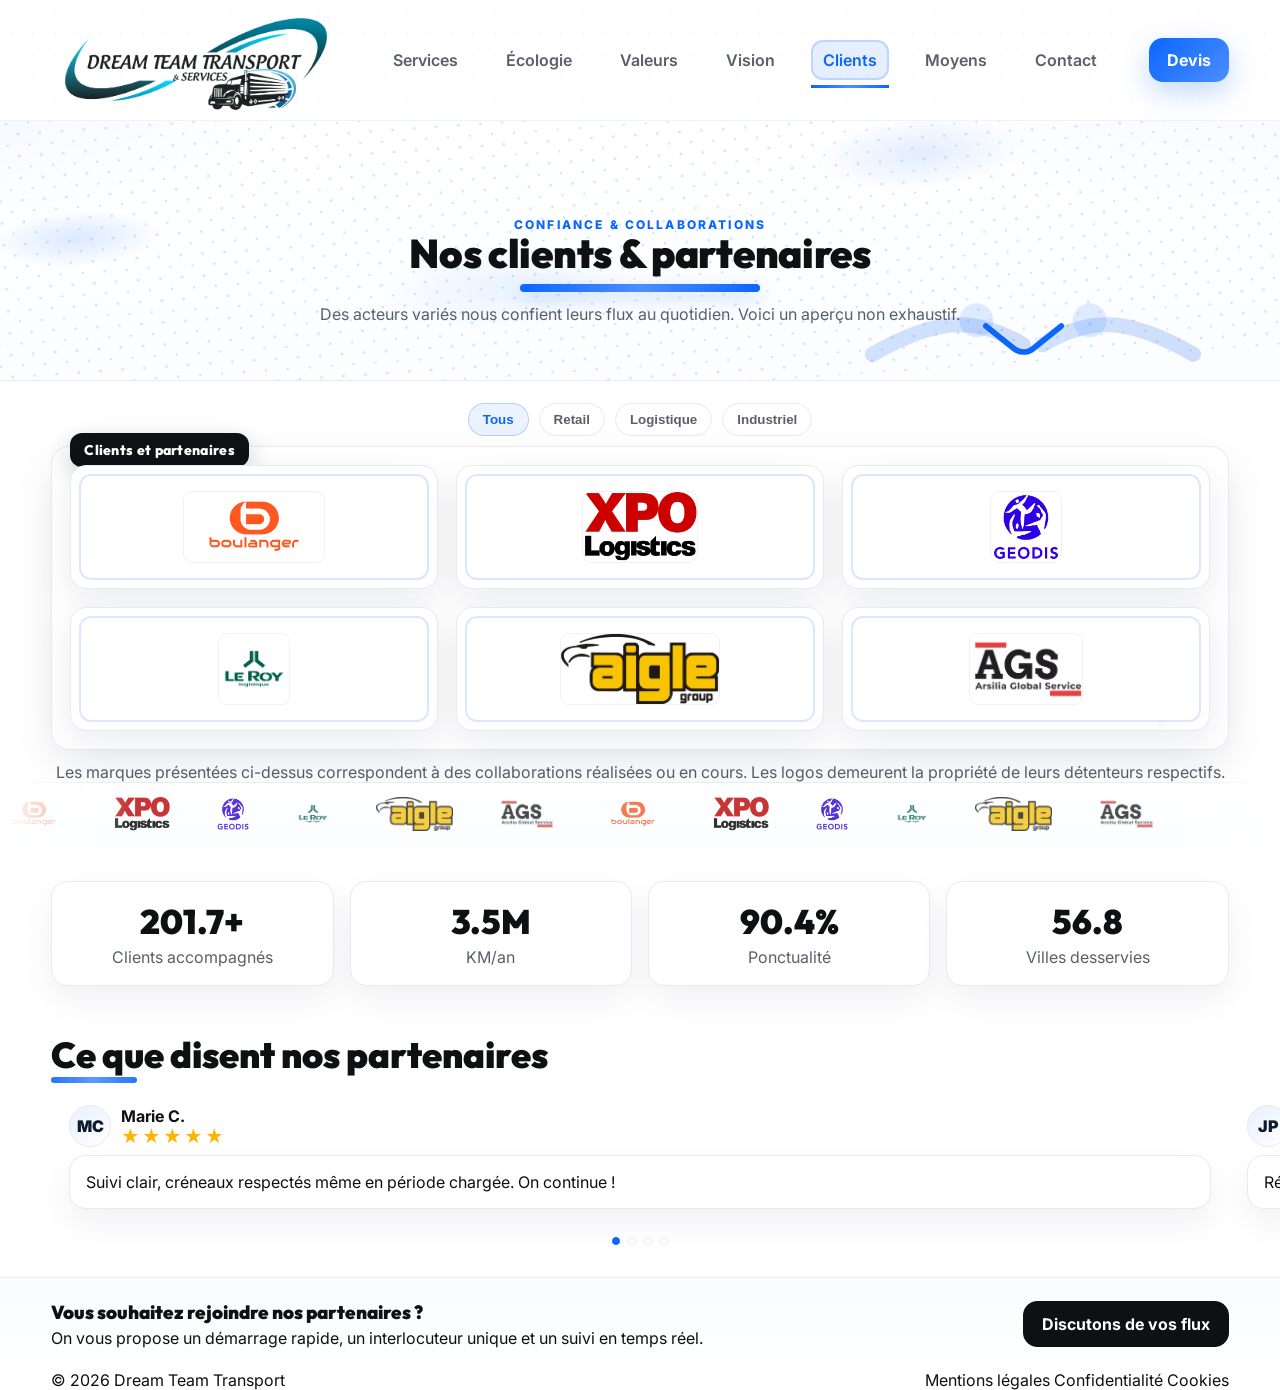
==== clients.html @ d3a71b8a "Add files via upload" ====
<!DOCTYPE html>
<html lang="fr">
<head>
  <meta charset="utf-8" />
  <meta name="viewport" content="width=device-width, initial-scale=1" />
  <title>Dream Team Transport — Clients & Partenaires</title>

  <link rel="preconnect" href="https://fonts.googleapis.com">
  <link rel="preconnect" href="https://fonts.gstatic.com" crossorigin>
  <link href="https://fonts.googleapis.com/css2?family=Outfit:wght@400;500;600;700;800;900&family=Inter:wght@400;500;600&display=swap" rel="stylesheet">
  <link rel="stylesheet" href="assets/style.css" />
</head>
<body>
  <!-- NAV -->
  <nav class="nav">
    <div class="container inner">
      <a class="brand" href="index.html">
  <img class="logo-img" src="assets/logo.png" alt="Dream Team Transport">
</a>

      <div class="menu" id="menu">
        <a href="services.html">Services</a>
        <a href="ecologie.html">Écologie</a>
        <a href="valeurs.html">Valeurs</a>
        <a href="vision.html">Vision</a>
        <a class="active" href="clients.html">Clients</a>
        <a href="moyens.html">Moyens</a>
        <a href="contact.html">Contact</a>
      </div>
      <div class="nav-actions">
        <a class="btn devis" href="contact.html">Devis</a>
        <button class="burger" id="burger">☰</button>
      </div>
    </div>
  </nav>

  <!-- HERO -->
  <header class="unified-hero clients-hero reveal">
    <div class="container">
      <span class="kicker">Confiance & collaborations</span>
      <h1 class="page-title">Nos clients & partenaires</h1>
      <p class="sub">Des acteurs variés nous confient leurs flux au quotidien. Voici un aperçu non exhaustif.</p>
    </div>

    <!-- poignée de main décorative -->
    <svg class="handshake" viewBox="0 0 180 80" aria-hidden="true">
      <defs>
        <linearGradient id="shake" x1="0" x2="1" y1="0" y2="0">
          <stop offset="0" stop-color="#0a66ff"/><stop offset="1" stop-color="#004fe3"/>
        </linearGradient>
      </defs>
      <path d="M5 60 C40 40, 60 40, 85 55" fill="none" stroke="url(#shake)" stroke-width="8" stroke-linecap="round" opacity=".18"/>
      <path d="M175 60 C140 40, 120 40, 95 55" fill="none" stroke="url(#shake)" stroke-width="8" stroke-linecap="round" opacity=".18"/>
      <path d="M65 45 l15 12 a8 8 0 0 0 10 0 l15-12" fill="none" stroke="#0a66ff" stroke-width="3" stroke-linecap="round" stroke-linejoin="round"/>
      <circle cx="60" cy="42" r="9" fill="#0a66ff" opacity=".12"/>
      <circle cx="120" cy="42" r="9" fill="#0a66ff" opacity=".12"/>
    </svg>
  </header>

  <main class="page reveal">
    <div class="container">

      <!-- Filtres -->
      <div class="clients-filters">
        <button class="chip active" data-filter="all">Tous</button>
        <button class="chip" data-filter="retail">Retail</button>
        <button class="chip" data-filter="logistique">Logistique</button>
        <button class="chip" data-filter="industriel">Industriel</button>
      </div>

      <!-- GRID LOGOS -->
      <div class="clients-board" id="clientsBoard">
        <div class="clients-label">Clients et partenaires</div>

        <!-- Mets tes bons chemins (Option A ou B que tu as choisie) -->
        <article class="logo-card" data-cat="retail" title="Boulanger">
          <img src="assets/boulanger.png" alt="Boulanger" loading="lazy">
        </article>
        <article class="logo-card" data-cat="logistique" title="XPO Logistics">
          <img src="assets/xpo.png" alt="XPO Logistics" loading="lazy">
        </article>
        <article class="logo-card" data-cat="logistique" title="Geodis">
          <img src="assets/geodis.png" alt="Geodis" loading="lazy">
        </article>
        <article class="logo-card" data-cat="logistique" title="Le Roy Logistique">
          <img src="assets/leroy.png" alt="Le Roy Logistique" loading="lazy">
        </article>
        <article class="logo-card" data-cat="industriel" title="Aigle Group">
          <img src="assets/aigle.png" alt="Aigle Group" loading="lazy">
        </article>
        <!-- placeholder en attendant ags.png -->
        <article class="logo-card" data-cat="logistique" title="Partenaire">
          <img src="assets/ags.png" alt="Partenaire" loading="lazy">
        </article>
      </div>

      <p class="clients-note sub">
        Les marques présentées ci-dessus correspondent à des collaborations réalisées ou en cours.  
        Les logos demeurent la propriété de leurs détenteurs respectifs.
      </p>
    </div>

    <!-- Marquee douce -->
    <section class="marquee-band" aria-hidden="true">
      <div class="marquee-track">
        <img src="assets/boulanger.png" alt="">
        <img src="assets/xpo.png" alt="">
        <img src="assets/geodis.png" alt="">
        <img src="assets/leroy.png" alt="">
        <img src="assets/aigle.png" alt="">
        <img src="assets/ags.png" alt="">
        <!-- dupliquée pour boucle parfaite -->
        <img src="assets/boulanger.png" alt="">
        <img src="assets/xpo.png" alt="">
        <img src="assets/geodis.png" alt="">
        <img src="assets/leroy.png" alt="">
        <img src="assets/aigle.png" alt="">
        <img src="assets/ags.png" alt="">
      </div>
    </section>

    <!-- Chiffres clés -->
    <section class="stats">
      <div class="container stats-grid">
        <div class="stat">
          <div class="n"><span data-count="220">0</span>+</div>
          <div class="t">Clients accompagnés</div>
        </div>
        <div class="stat">
          <div class="n"><span data-count="3.8">0</span>M</div>
          <div class="t">KM/an</div>
        </div>
        <div class="stat">
          <div class="n"><span data-count="98.6">0</span>%</div>
          <div class="t">Ponctualité</div>
        </div>
        <div class="stat">
          <div class="n"><span data-count="62">0</span></div>
          <div class="t">Villes desservies</div>
        </div>
      </div>
    </section>

    <!-- Témoignages -->
    <section class="reviews-slider-alt">
      <div class="container">
        <h2 class="section-title">Ce que disent nos partenaires</h2>
        <div class="carousel" id="carousel">
          <article class="tcard">
            <div class="head"><div class="ava">MC</div><div><b>Marie C.</b><div class="stars">★★★★★</div></div></div>
            <p>Suivi clair, créneaux respectés même en période chargée. On continue&nbsp;!</p>
          </article>
          <article class="tcard">
            <div class="head"><div class="ava">JP</div><div><b>Jean P.</b><div class="stars">★★★★★</div></div></div>
            <p>Réactifs et pros. La communication fait vraiment la différence au quotidien.</p>
          </article>
          <article class="tcard">
            <div class="head"><div class="ava">SB</div><div><b>Sofia B.</b><div class="stars">★★★★★</div></div></div>
            <p>Gestion d’urgence impeccable, chargement délicat traité avec soin.</p>
          </article>
          <article class="tcard">
            <div class="head"><div class="ava">RM</div><div><b>Romain M.</b><div class="stars">★★★★☆</div></div></div>
            <p>Bon rapport qualité/prix, très bons retours de nos équipes expédition.</p>
          </article>
        </div>
        <div class="dots" id="dots"></div>
      </div>
    </section>

    <!-- CTA -->
    <section class="client-cta">
      <div class="container row">
        <div class="cta-copy">
          <h3>Vous souhaitez rejoindre nos partenaires&nbsp;?</h3>
          <p>On vous propose un démarrage rapide, un interlocuteur unique et un suivi en temps réel.</p>
        </div>
        <a class="btn primary" href="contact.html">Discutons de vos flux</a>
      </div>
    </section>
  </main>

  <!-- FOOTER -->
  <footer class="footer">
    <div class="container row">
      <span>© <span id="year"></span> Dream Team Transport</span>
      <div class="links">
        <a href="#">Mentions légales</a>
        <a href="#">Confidentialité</a>
        <a href="#">Cookies</a>
      </div>
    </div>
  </footer>

  <script>
    // année + menu burger
    document.getElementById('year').textContent = new Date().getFullYear();
    document.getElementById('burger').addEventListener('click', () => {
      document.getElementById('menu').classList.toggle('open');
    });

    // ===== Filtres logos =====
    const chips = [...document.querySelectorAll('.clients-filters .chip')];
    const cards = [...document.querySelectorAll('.logo-card')];
    chips.forEach(chip=>{
      chip.addEventListener('click', ()=>{
        chips.forEach(c=>c.classList.remove('active'));
        chip.classList.add('active');
        const f = chip.dataset.filter;
        cards.forEach(c=>{
          const ok = (f==='all' || c.dataset.cat===f);
          c.style.opacity = ok ? '1' : '.15';
          c.style.transform = ok ? 'translateY(0)' : 'scale(.98)';
          c.style.pointerEvents = ok ? 'auto' : 'none';
        });
      });
    });

    // ===== Parallaxe légère au survol =====
    cards.forEach(c=>{
      c.addEventListener('mousemove', e=>{
        const r = c.getBoundingClientRect();
        const dx = (e.clientX - (r.left + r.width/2)) / r.width;
        const dy = (e.clientY - (r.top + r.height/2)) / r.height;
        c.style.transform = `rotateX(${ -dy*4 }deg) rotateY(${ dx*6 }deg) translateY(-2px)`;
      });
      c.addEventListener('mouseleave', ()=> c.style.transform = 'translateY(0)');
    });

    // ===== Compteurs =====
    const counters = [...document.querySelectorAll('.stats .n span')];
    const fmt = n => (n % 1 ? n.toFixed(1) : n.toFixed(0));
    const runCounters = () => counters.forEach(el=>{
      const target = parseFloat(el.dataset.count);
      const dur = 1200, steps = 60, inc = target/steps;
      let v = 0, i = 0;
      const t = setInterval(()=>{
        v += inc; i++;
        if(i>=steps){ v = target; clearInterval(t); }
        el.textContent = fmt(v);
      }, dur/steps);
    });
    const io = new IntersectionObserver(es=>{
      es.forEach(e=>{ if(e.isIntersecting){ runCounters(); io.disconnect(); }});
    }, {threshold:.35});
    io.observe(document.querySelector('.stats'));

    // ===== Carousel témoignages =====
    const car = document.getElementById('carousel');
    const slides = [...car.children];
    const dotsC = document.getElementById('dots');
    slides.forEach((_,i)=>{
      const b = document.createElement('button');
      b.className = 'dot' + (i===0?' active':'');
      b.addEventListener('click', ()=>go(i));
      dotsC.appendChild(b);
    });
    let index = 0, auto;
    const go = (i)=>{
      index = (i+slides.length)%slides.length;
      car.style.transform = `translateX(-${index*100}%)`;
      [...dotsC.children].forEach((d,k)=>d.classList.toggle('active', k===index));
      restart();
    };
    const next = ()=> go(index+1);
    const restart = ()=>{ clearInterval(auto); auto = setInterval(next, 4000); };
    restart();
  </script>
</body>
</html>
---- assets/style.css ----
/* ========== FILE: assets/style.css (v2.7 — logo XXL + unified hero + titles underline) ========== */
:root{--bg:#fff;--surface:#fff;--ink:#0f1012;--muted:#5a5f6a;--line:#e8eaef;--blue:#0a66ff;--radius:18px;--shadow:0 14px 40px rgba(10,20,60,.06)}
*{box-sizing:border-box;margin:0;padding:0}
html,body{height:100%}
body{font-family:Inter,system-ui,-apple-system,Segoe UI,Roboto,Arial,sans-serif;color:var(--ink);background:var(--bg);-webkit-font-smoothing:antialiased;text-rendering:optimizeLegibility}
.container{width:min(1200px,92%);margin:0 auto}
.row{display:flex;align-items:center;justify-content:space-between;gap:16px}
.stack{display:grid;gap:16px}
a{color:inherit;text-decoration:none}

/* Typo */
.title,.page-title,h1,h2,h3{font-family:Outfit,Inter,system-ui,sans-serif}
.page-title{font-size:40px;font-weight:900;margin-bottom:12px;letter-spacing:-.3px;line-height:1.03;position:relative;z-index:1}
/* Soulignement animé pour chaque titre de page */
.page-title::after{
  content:"";display:block;margin:10px auto 0;width:min(240px,40%);height:8px;
  background:linear-gradient(90deg,#0a66ff 0%, #4c8dff 50%, #0a66ff 100%);
  border-radius:10px;box-shadow:0 6px 18px rgba(10,102,255,.25);animation:shine 2.8s ease-in-out infinite
}
@keyframes shine{0%,100%{filter:brightness(1)}50%{filter:brightness(1.25)}}

.section-title{font-size:clamp(24px,3.4vw,36px);font-weight:900;margin-bottom:10px;position:relative}
.section-title::after{
  content:"";position:absolute;left:0;bottom:-6px;width:86px;height:6px;border-radius:999px;
  background:linear-gradient(90deg,#0a66ff,#4c8dff,#0a66ff);opacity:.9;animation:shine 3.6s ease-in-out infinite
}
.sub{color:var(--muted)}

/* Boutons */
.btn{display:inline-flex;align-items:center;justify-content:center;gap:10px;padding:12px 18px;border-radius:14px;border:1px solid var(--line);font-weight:700;transition:.25s ease}
.btn:hover{transform:translateY(-1px)}
.btn.primary{background:var(--ink);color:#fff;border-color:var(--ink)}
.btn.primary:hover{background:#000}
.btn.outline{background:#fff;color:var(--ink)}

/* Nav */
.nav{position:sticky;top:0;z-index:30;background:rgba(255,255,255,.92);backdrop-filter:blur(8px);border-bottom:1px solid var(--line);transition:.25s ease}
.nav.scrolled{box-shadow:0 8px 24px rgba(0,0,0,.08)}
/* IMPORTANT: min-height au lieu de height fixe pour laisser respirer le logo */
.nav .inner{min-height:130px;display:grid;grid-template-columns:1fr auto 1fr;align-items:center}
.brand{display:flex;align-items:center;gap:12px;font-weight:900;letter-spacing:.2px}
.brand .accent{color:var(--blue)}
.brand-text{font-size:20px;font-weight:800;letter-spacing:.2px}

/* LOGO — version unique (supprime les anciennes règles en double) */
.logo-img{
  height: 150px;              /* ← XXL comme demandé */
  width:auto;
  object-fit:contain;
  display:block;
  margin-right:12px;
  transform:translateY(2px);
  transition:transform .2s ease;
}

/* Menu */
.menu{display:flex;gap:24px;justify-content:center}
.menu a{color:var(--muted);font-weight:600;position:relative}
.menu a:hover,.menu a.active{color:var(--ink)}
.menu a::after{content:"";position:absolute;left:0;right:0;bottom:-6px;height:2px;background:var(--blue);transform:scaleX(0);transform-origin:left;transition:.25s ease}
.menu a:hover::after,.menu a.active::after{transform:scaleX(1)}
.nav-actions{justify-self:end;display:flex;gap:10px}
.burger{display:none;width:46px;height:46px;border-radius:12px;border:1px solid var(--line);background:#fff}

/* Sections génériques */
section{padding:76px 0}
.kicker{text-transform:uppercase;letter-spacing:.18em;font-size:12px;color:var(--blue);font-weight:800}

/* HERO Accueil (conservé) */
.hero{padding:64px 0;border-bottom:1px solid var(--line)}
.title{font-size:clamp(34px,6vw,64px);line-height:1.05;font-weight:900}
.title .underline{box-shadow:inset 0 -0.55em 0 rgba(10,102,255,.15)}
.lead{font-size:clamp(16px,2.2vw,20px);color:var(--muted);max-width:880px}
.hero-cta{gap:14px;margin-top:14px;justify-content:center}
.hero-grid{display:grid;gap:28px;grid-template-columns:1.1fr .9fr;align-items:center}
.hero-copy.center{text-align:center;display:grid;justify-items:center}
.hero-media{border-radius:22px;overflow:hidden;box-shadow:var(--shadow);border:1px solid var(--line);max-width:560px;justify-self:end}
.hero-media.framed{border:4px solid var(--blue);box-shadow:0 18px 60px rgba(10,20,60,.15), inset 0 0 0 8px #fff;border-radius:22px}
.hero-media img{display:block;width:100%;height:360px;object-fit:cover}

/* BIO esthétique */
.bio-grid{display:grid;grid-template-columns:1.1fr .9fr;gap:24px;align-items:center}
.bio-card{padding:28px}
.bio-points{margin-top:6px}
.bio-points li{display:flex;gap:10px;align-items:flex-start;color:var(--ink)}
.bio-points .dot{width:8px;height:8px;border-radius:999px;background:var(--blue);margin-top:9px;box-shadow:0 0 0 6px rgba(10,102,255,.12)}
.pill-row{display:flex;flex-wrap:wrap;gap:8px;margin-top:10px}
.pill{border:1px solid var(--blue);color:var(--blue);padding:8px 12px;border-radius:999px;font-weight:800;font-size:12px;letter-spacing:.06em}
.bio-media{max-width:520px;justify-self:end;border-radius:22px;overflow:hidden}
.bio-media img{display:block;width:100%;height:320px;object-fit:cover}

/* Cards & grid */
.grid{display:grid;gap:18px;grid-template-columns:repeat(12,1fr)}
.card{background:var(--surface);border:1px solid var(--line);border-radius:var(--radius);padding:22px;box-shadow:var(--shadow)}
.service{grid-column:span 4}
.num{display:inline-flex;align-items:center;justify-content:center;width:42px;height:42px;border-radius:10px;border:1px solid var(--line);font-weight:800}

/* Gallery */
.gallery{display:grid;gap:18px;grid-template-columns:repeat(12,1fr)}
.img-card{grid-column:span 4;padding:0}
.img-card img{display:block;width:100%;height:240px;object-fit:cover;border-radius:18px}
.img-card.framed{border:4px solid var(--blue);box-shadow:0 14px 36px rgba(10,20,60,.12), inset 0 0 0 6px #fff}

/* Avis */
.reviews-grid{display:grid;gap:18px;grid-template-columns:repeat(12,1fr)}
.review{grid-column:span 4}
.review-head{display:flex;align-items:center;gap:12px;margin-bottom:8px}
.avatar{width:42px;height:42px;border-radius:999px;display:grid;place-items:center;background:linear-gradient(135deg,#e8f1ff,#ffffff);border:1px solid var(--line);font-weight:800;color:#213;}
.stars{color:#ffb400;font-size:18px;letter-spacing:2px}
.reviews-slider{overflow:hidden}
.reviews-slider .track{display:flex;gap:18px;animation:marquee 26s linear infinite}
.reviews-slider .track-inner{display:flex;gap:18px}
@keyframes marquee{0%{transform:translateX(0)}100%{transform:translateX(-50%)}}

/* ===== Unified hero (réseau vivant) à réutiliser sur toutes les pages ===== */
.unified-hero{
  position:relative;padding:92px 0 56px;border-bottom:1px solid var(--line);
  text-align:center;background:linear-gradient(180deg,#ffffff 0%, #f8fbff 100%);
  overflow:hidden;isolation:isolate
}
/* calque 1 : points animés */
.unified-hero::before{
  content:"";position:absolute;inset:-20% -10% auto -10%;height:320px;
  background:
    radial-gradient(#0a66ff 1px, transparent 1.5px) 0 0/22px 22px,
    radial-gradient(#0a66ff 0.8px, transparent 1.8px) 11px 11px/22px 22px;
  opacity:.18;filter:saturate(120%);transform:rotate(-4deg);
  animation:dotsShift 24s linear infinite;z-index:0
}
@keyframes dotsShift{0%{transform:translateX(0) rotate(-4deg)}100%{transform:translateX(-8%) rotate(-4deg)}}
/* calque 2 : liaisons dégradées */
.unified-hero::after{
  content:"";position:absolute;inset:-10% -5% auto -5%;height:260px;
  background:
    radial-gradient(120px 40px at 10% 40%, rgba(10,102,255,.20), transparent 70%),
    radial-gradient(140px 48px at 70% 30%, rgba(10,102,255,.16), transparent 75%),
    radial-gradient(160px 56px at 40% 70%, rgba(10,102,255,.10), transparent 80%);
  opacity:.7;transform:rotate(-4deg);animation:linksFloat 10s ease-in-out infinite alternate;z-index:0
}
@keyframes linksFloat{0%{transform:translateY(0) rotate(-4deg)}100%{transform:translateY(12px) rotate(-4deg)}}

/* ===== Clients & Partenaires ===== */
.clients-hero{
  position:relative;
  background:
    radial-gradient(900px 360px at 100% -120px, rgba(10,102,255,.06), transparent 60%),
    radial-gradient(800px 320px at -10% -80px, rgba(10,102,255,.07), transparent 60%),
    linear-gradient(180deg,#ffffff,#fbfdff);
  overflow:hidden;
}
.handshake{
  position:absolute; right:6%; bottom:-12px; width:min(340px,32vw); height:auto; pointer-events:none;
}

.clients-board{
  position:relative;
  display:grid; gap:18px;
  grid-template-columns: repeat(12,1fr);
  padding:18px;
  border:1px solid var(--line);
  border-radius:18px;
  background:#fff;
  box-shadow:0 16px 44px rgba(10,20,60,.08);
}
.clients-board::after{
  /* “paperclip” discret dans l’angle */
  content:"";
  position:absolute; right:16px; bottom:12px; width:62px; height:24px;
  background:
    radial-gradient(10px 10px at 12px 12px, rgba(0,0,0,.06), transparent 70%);
  border-radius:20px;
  opacity:.6;
}

.clients-label{
  position:absolute; top:-14px; left:18px;
  background:#101114; color:#fff; font-weight:800; font-family:Outfit,Inter,sans-serif;
  padding:8px 14px; border-radius:12px; letter-spacing:.3px; font-size:14px;
  box-shadow:0 8px 24px rgba(10,20,60,.20);
}

.logo-card{
  grid-column:span 4;
  display:grid; place-items:center; padding:26px; background:#fff;
  border:1px solid var(--line); border-radius:16px;
  box-shadow:0 12px 36px rgba(10,20,60,.08);
  position:relative; overflow:hidden;
  transition:transform .2s ease, box-shadow .2s ease;
}
.logo-card::before{
  /* cadre intérieur façon “carte” */
  content:""; position:absolute; inset:8px; border:2px solid rgba(10,102,255,.15); border-radius:12px;
}
.logo-card:hover{ transform:translateY(-4px); box-shadow:0 20px 56px rgba(10,20,60,.12); }
.logo-card img{ max-width:160px; max-height:70px; width:auto; height:auto; object-fit:contain; }

.clients-note{ text-align:center; margin-top:12px; }

/* CTA bande */
.client-cta{
  margin-top:18px; padding:22px 0;
  background:linear-gradient(180deg, #f8fbff, #ffffff);
  border-top:1px solid var(--line);
}
.client-cta .row{ gap:14px; align-items:center; }
.client-cta .cta-copy h3{ font-family:Outfit; font-weight:900; margin-bottom:4px; }

@media (max-width:1100px){
  .logo-card{ grid-column:span 6; }
}
@media (max-width:700px){
  .logo-card{ grid-column:1/-1; }
  .clients-board{ padding-bottom:26px; }
}
.logo-card img {
  background: #fff;
  outline: 1px solid #eef2f7;
  border-radius: 8px;
}

/* ======= Clients dynamiques (filtres, marquee, stats, témoignages) ======= */
.clients-filters{display:flex; gap:10px; justify-content:center; margin:22px 0 10px;}
.chip{
  border:1px solid var(--line); background:#fff; padding:8px 14px;
  border-radius:999px; font-weight:700; cursor:pointer;
  transition:.2s ease; color:var(--muted);
}
.chip:hover{ transform:translateY(-1px); }
.chip.active{ background:rgba(10,102,255,.08); color:#0a66ff; border-color:rgba(10,102,255,.25); }
.clients-board{ perspective:800px; }

/* Marquee bande douce */
.marquee-band{
  padding:14px 0; border-top:1px solid var(--line);
  background:linear-gradient(180deg, #ffffff, #fbfdff);
  overflow:hidden; mask-image:linear-gradient(to right, transparent, #000 10%, #000 90%, transparent);
}
.marquee-track{display:flex; align-items:center; gap:46px; animation:marq 22s linear infinite;}
.marquee-track img{ height:34px; width:auto; opacity:.8; filter:grayscale(.1); }
@keyframes marq{ from{transform:translateX(0)} to{transform:translateX(-50%)} }

/* Stats */
.stats{ padding:36px 0 10px; }
.stats-grid{display:grid; grid-template-columns:repeat(4,1fr); gap:16px;}
.stat{
  background:#fff; border:1px solid var(--line); border-radius:16px; padding:18px;
  text-align:center; box-shadow:0 14px 36px rgba(10,20,60,.06);
}
.stat .n{ font-family:Outfit,Inter,sans-serif; font-weight:900; font-size:34px; }
.stat .t{ color:var(--muted); margin-top:4px; }

@media (max-width:900px){ .stats-grid{ grid-template-columns:repeat(2,1fr);} }
@media (max-width:560px){ .stats-grid{ grid-template-columns:1fr; } }

/* Témoignages carousel */
.reviews-slider-alt{ padding:36px 0 14px; }
.carousel{ display:flex; transition:transform .5s ease; }
.tcard{ min-width:100%; padding:18px; }
.tcard .head{ display:flex; align-items:center; gap:10px; margin-bottom:8px; }
.tcard .ava{
  width:42px; height:42px; border-radius:999px; display:grid; place-items:center;
  font-weight:900; color:#0d1b2a; background:linear-gradient(135deg,#e8f1ff,#ffffff); border:1px solid var(--line);
}
.tcard .stars{ color:#ffb400; letter-spacing:2px; }
.tcard p{
  background:#fff; border:1px solid var(--line); border-radius:16px; padding:16px;
  box-shadow:0 14px 36px rgba(10,20,60,.06);
}

/* Dots */
.dots{ display:flex; gap:8px; justify-content:center; margin-top:10px; }
.dots .dot{ width:8px; height:8px; border-radius:999px; border:1px solid var(--line); background:#fff; cursor:pointer; }
.dots .dot.active{ background:#0a66ff; border-color:#0a66ff; }

/* ====== Contact (formulaire + infos + map + FAQ + toast) ====== */
.contact-grid{ display:grid; grid-template-columns:1.25fr .9fr; gap:18px; }
.contact-form .section-title{ margin-bottom:14px; }
.contact-form .actions{ display:flex; gap:10px; margin-top:8px; }

.field{ position:relative; margin-top:14px; }
.field input, .field textarea, .field select{
  width:100%; border:1px solid var(--line); background:#fff;
  padding:18px 14px 14px; border-radius:14px; outline:none; font:inherit;
  transition:border-color .2s ease, box-shadow .2s ease;
}
.field textarea{ resize:vertical; min-height:120px; }
.field select{ appearance:none; background-image:url("data:image/svg+xml,%3Csvg width='14' height='14' viewBox='0 0 24 24' fill='%230a66ff' xmlns='http://www.w3.org/2000/svg'%3E%3Cpath d='M7 10l5 5 5-5H7z'/%3E%3C/svg%3E"); background-repeat:no-repeat; background-position:right 12px center; background-size:16px; padding-right:36px; }
.field input:focus, .field textarea:focus, .field select:focus{ border-color:#0a66ff; box-shadow:0 0 0 4px rgba(10,102,255,.10); }

.field label{
  position:absolute; left:12px; top:14px; color:var(--muted);
  background:#fff; padding:0 6px; pointer-events:none; transition:.18s ease;
}
.field input.filled + label, .field textarea.filled + label, .field select.filled + label,
.field input:focus + label, .field textarea:focus + label, .field select:focus + label{
  top:-10px; font-size:12px; color:#0a66ff;
}

.field .error{ display:none; color:#d12e2e; font-size:12px; margin-top:6px; }
.invalid{ border-color:#d12e2e !important; box-shadow:0 0 0 4px rgba(209,46,46,.08) !important; }

.form-row{ display:grid; grid-template-columns:1fr 1fr; gap:12px; }
.check{ display:flex; align-items:center; gap:8px; margin-top:8px; cursor:pointer; }
.check input{ width:18px; height:18px; }

.contact-side{ display:grid; gap:18px; }
.card.soft{ background:linear-gradient(180deg,#ffffff,#fbfdff); }
.contact-list{ display:grid; gap:12px; margin-top:6px; }
.contact-list li{ display:flex; gap:10px; align-items:flex-start; }
.ci{ width:28px; height:28px; display:grid; place-items:center; border:1px solid var(--line); border-radius:10px; }

.badges{ display:flex; flex-wrap:wrap; gap:8px; margin-top:12px; }

.map-card{ padding:0; overflow:hidden; }
.map-card .map-title{ padding:18px 22px 0; }
.map-card iframe, .map-placeholder{
  width:100%; height:260px; display:block; border:0; border-radius:0 0 18px 18px;
}
.map-placeholder{
  background:
    radial-gradient(120px 40px at 20% 30%, rgba(10,102,255,.18), transparent 60%),
    radial-gradient(140px 50px at 70% 60%, rgba(10,102,255,.12), transparent 70%),
    linear-gradient(180deg,#eaf3ff,#ffffff);
  position:relative;
}
.map-placeholder .pulse{
  position:absolute; left:22%; top:36%;
  width:14px; height:14px; background:#0a66ff; border-radius:999px;
  box-shadow:0 0 0 0 rgba(10,102,255,.35);
  animation:pulse 1.8s ease-out infinite;
}
@keyframes pulse{ to{ box-shadow:0 0 0 22px rgba(10,102,255,0); } }

/* FAQ */
.faq{ padding-top:10px; }
.accordion details{
  border:1px solid var(--line); border-radius:14px; background:#fff; padding:12px 14px; margin-top:10px;
  box-shadow:0 12px 30px rgba(10,20,60,.05);
}
.accordion summary{ cursor:pointer; font-weight:700; list-style:none; }
.accordion summary::-webkit-details-marker{ display:none; }
.accordion details[open]{ border-color:#0a66ff33; }

/* Toast */
.toast{
  position:fixed; left:50%; bottom:24px; transform:translateX(-50%) translateY(16px);
  background:#101114; color:#fff; padding:12px 16px; border-radius:12px; border:1px solid #222;
  box-shadow:0 20px 60px rgba(0,0,0,.25); opacity:0; pointer-events:none; transition:.25s ease;
  z-index:50;
}
.toast.show{ opacity:1; transform:translateX(-50%) translateY(0); }

/* Accessibilité: réduire les animations si demandé */
@media (prefers-reduced-motion: reduce){
  *{animation-duration:.01ms !important; animation-iteration-count:1 !important; transition-duration:.01ms !important; scroll-behavior:auto !important;}
}

/* Responsive nav + logo */
@media (max-width:980px){
  .nav .inner{min-height:96px;grid-template-columns:auto 1fr auto}
  .menu{display:none}
  .menu.open{display:flex;flex-direction:column;gap:12px;position:absolute;top:96px;left:0;right:0;background:#fff;border-bottom:1px solid var(--line);padding:12px}
  .burger{display:inline-block}
  .bio-grid,.hero-grid{grid-template-columns:1fr}
  .logo-img{height:82px;} /* logo réduit mais bien visible sur mobile */
}
/* ==== NAV : look premium (verre, ombre douce, onglets pastille) ==== */
.nav{
  background: linear-gradient(180deg, rgba(255,255,255,.82), rgba(255,255,255,.70));
  backdrop-filter: blur(10px);
  -webkit-backdrop-filter: blur(10px);
  border-bottom: 1px solid rgba(10, 102, 255, .08);
  position: sticky;
  top: 0; z-index: 30;
  transition: box-shadow .25s ease, transform .25s ease, background .25s ease;
}

/* petite trame subtile dans la nav */
.nav::before{
  content:"";
  position:absolute; inset:0;
  background:
    radial-gradient(#0a66ff 0.9px, transparent 1.2px) 0 0/22px 22px;
  opacity:.04; pointer-events:none;
}

/* ombre quand on scrolle + légère réduction (classe injectée en JS) */
.nav.shrink{
  box-shadow: 0 14px 36px rgba(10,20,60,.10);
}
.nav.shrink .logo-img{ height: 100px; }         /* logo un peu plus petit au scroll */
.nav.shrink .brand-text{ transform: translateY(-1px); opacity:.95; }

/* Alignement et rythme */
.nav .inner{
  min-height: 120px;
  grid-template-columns: 1fr auto 1fr;
}

/* Liens du menu : pastilles élégantes */
.menu a{
  position:relative;
  padding:10px 12px;
  border-radius:12px;
  transition: color .2s ease, background .2s ease, box-shadow .2s ease;
}
.menu a:hover{
  background: rgba(10,102,255,.07);
  box-shadow: inset 0 0 0 1px rgba(10,102,255,.10);
}
.menu a.active{
  background: rgba(10,102,255,.10);
  color:#0a66ff;
  box-shadow: inset 0 0 0 2px rgba(10,102,255,.18);
}
/* Soulignement animé conservé mais adouci */
.menu a::after{
  height: 3px;
  background: linear-gradient(90deg, #0a66ff, #4c8dff, #0a66ff);
  bottom: -8px;
}

/* Bouton Devis : gradient premium + glow au hover */
.btn.devis{
  border: none;
  background: linear-gradient(135deg,#0a66ff,#4c8dff);
  color: #fff;
  box-shadow: 0 10px 28px rgba(10,102,255,.25);
}
.btn.devis:hover{
  transform: translateY(-2px);
  box-shadow: 0 14px 40px rgba(10,102,255,.32);
}

/* Optionnel : légère élévation au survol du logo */
.brand:hover .logo-img{ transform: translateY(0) scale(1.02); }

/* Décor ondulé sous la nav (si on ajoute le SVG .nav-wave en HTML) */
.nav-wave{
  position: relative; height: 22px; pointer-events:none; overflow: hidden;
}
.nav-wave svg{ display:block; width: 100%; height: 100%; }
.nav-wave path{ fill: rgba(10,102,255,.06); }
/* ===== IDENTITÉ VISUELLE : NOM À GAUCHE DU LOGO ===== */
.brand {
  display: flex;
  align-items: center;
  gap: 14px;
  text-decoration: none;
  transform: translateY(2px);
}

/* le texte global */
.brand-name {
  display: flex;
  flex-direction: column;
  align-items: flex-end; /* texte aligné à droite du logo */
  line-height: 1.05;
  font-family: 'Outfit', Inter, sans-serif;
  letter-spacing: 0.3px;
}

.brand-name span {
  display: inline-block;
  transition: color .25s ease, transform .25s ease;
}

/* Lignes du texte */
.dream {
  font-size: 1.6rem;
  font-weight: 600;
  color: #0d1b2a;
  letter-spacing: 0.5px;
}

.team {
  font-size: 1.6rem;
  font-weight: 800;
  color: var(--blue);
  margin-left: 4px;
}

.transport {
  font-size: 1.1rem;
  font-weight: 500;
  color: #444;
  letter-spacing: 1px;
  text-transform: uppercase;
  opacity: .9;
}

/* effet doux au survol */
.brand:hover .brand-name span {
  transform: translateY(-1px);
}

.brand:hover .team {
  text-shadow: 0 0 8px rgba(10,102,255,.3);
}

/* le logo */
.logo-img {
  height: 150px;              /* agrandi */
  width: auto;
  object-fit: contain;
  transition: transform .25s ease;
}

.brand:hover .logo-img {
  transform: scale(1.04);
}

/* responsive */
@media (max-width: 900px) {
  .dream, .team { font-size: 1.3rem; }
  .transport { font-size: 1rem; }
  .logo-img { height: 70px; }
}
/* Brand sans texte — logo totalement à gauche */
.brand {
  display: flex;
  align-items: center;
  justify-content: flex-start;
  gap: 0;
}

.logo-img {
  height: 110px;     /* tu peux augmenter si tu veux encore plus grand */
  width: auto;
  object-fit: contain;
  margin: 0;
}

.nav .inner {
  grid-template-columns: auto 1fr auto;  /* Logo — menu — bouton */
  justify-content: space-between;
}

/* ====== Services — esthétique renforcée ====== */

/* Intro */
.services-intro {
  padding-top: 70px;
  padding-bottom: 10px;
}
.services-intro .sub {
  max-width: 720px;
  margin-top: 8px;
}

/* Trois petits “piliers” en dessous de l’intro */
.services-highlights {
  margin-top: 28px;
  display: grid;
  grid-template-columns: repeat(3, minmax(0,1fr));
  gap: 18px;
}
.highlight {
  display: flex;
  gap: 12px;
  padding: 16px 18px;
  border-radius: 18px;
  border: 1px solid var(--line);
  background: linear-gradient(135deg,#ffffff,#f8fbff);
  box-shadow: 0 10px 30px rgba(10,20,60,.05);
}
.hl-icon {
  width: 40px;
  height: 40px;
  border-radius: 14px;
  display: grid;
  place-items: center;
  background: rgba(10,102,255,.06);
  font-size: 20px;
}
.highlight h3 {
  font-family: Outfit, Inter, sans-serif;
  font-size: 16px;
  font-weight: 800;
  margin-bottom: 4px;
}
.highlight p {
  color: var(--muted);
  font-size: 14px;
}

/* Grille des services */
.services-grid-section {
  padding-top: 30px;
  padding-bottom: 40px;
  background: linear-gradient(180deg,#f8fbff,#ffffff);
}
.services-grid {
  display: grid;
  grid-template-columns: repeat(2,minmax(0,1fr));
  gap: 20px;
}
.service-card {
  background:#fff;
  border-radius: 20px;
  border:1px solid var(--line);
  padding:22px 22px 20px;
  box-shadow:0 16px 44px rgba(10,20,60,.06);
  position:relative;
  overflow:hidden;
  transition:transform .2s ease, box-shadow .2s ease, border-color .2s ease;
}
.service-card::before {
  content:"";
  position:absolute;
  inset:0;
  background:radial-gradient(200px 80px at 0 0, rgba(10,102,255,.10), transparent 60%);
  opacity:.5;
  pointer-events:none;
}
.service-card:hover {
  transform:translateY(-4px);
  box-shadow:0 20px 64px rgba(10,20,60,.10);
  border-color:rgba(10,102,255,.25);
}
.service-card h3 {
  position:relative;
  font-family:Outfit,Inter,sans-serif;
  font-weight:900;
  margin:8px 0 8px;
  font-size:18px;
}
.service-card p {
  position:relative;
  color:var(--muted);
  font-size:14px;
  line-height:1.5;
}
.service-list {
  position:relative;
  margin:12px 0 8px;
  padding-left:0;
  list-style:none;
  display:grid;
  gap:4px;
}
.service-list li::before {
  content:"•";
  color:var(--blue);
  font-weight:900;
  margin-right:6px;
}
.service-list li {
  font-size:14px;
}

/* Petites pastilles en haut des cartes */
.service-tag {
  position:relative;
  display:inline-flex;
  align-items:center;
  padding:4px 10px;
  border-radius:999px;
  background:rgba(10,102,255,.08);
  color:#0a66ff;
  font-size:11px;
  font-weight:800;
  letter-spacing:.08em;
  text-transform:uppercase;
}
.service-tag.urgent {
  background:rgba(245,70,70,.08);
  color:#d63434;
}
.service-tag.digital {
  background:rgba(0,180,120,.08);
  color:#00a06b;
}
.service-tag.custom {
  background:rgba(122,81,255,.08);
  color:#6c4bff;
}

.service-meta {
  position:relative;
  margin-top:10px;
  padding-top:8px;
  border-top:1px dashed rgba(15,16,18,.10);
  font-size:12px;
  color:var(--muted);
}

/* Bandeau process */
.services-flow {
  padding:40px 0 70px;
}
.flow-card {
  border-radius:22px;
  border:1px solid var(--line);
  background:linear-gradient(135deg,#ffffff,#f5f9ff);
  padding:22px 22px 18px;
  box-shadow:0 18px 50px rgba(10,20,60,.06);
}
.flow-steps {
  margin-top:18px;
  display:grid;
  grid-template-columns:repeat(4,minmax(0,1fr));
  gap:14px;
}
.flow-step h3 {
  font-family:Outfit,Inter,sans-serif;
  font-size:15px;
  font-weight:800;
  margin-bottom:4px;
}
.flow-step p {
  font-size:13px;
  color:var(--muted);
}
.step-badge {
  display:inline-flex;
  align-items:center;
  justify-content:center;
  width:26px;
  height:26px;
  border-radius:999px;
  background:#0a66ff;
  color:#fff;
  font-size:13px;
  font-weight:800;
  box-shadow:0 8px 22px rgba(10,102,255,.35);
  margin-bottom:6px;
}

.flow-cta {
  margin-top:16px;
  padding-top:10px;
  border-top:1px solid rgba(15,16,18,.06);
  display:flex;
  flex-wrap:wrap;
  gap:10px;
  align-items:center;
  justify-content:space-between;
}
.flow-cta p {
  font-weight:600;
}

/* Responsive services */
@media (max-width: 980px) {
  .services-highlights {
    grid-template-columns:1fr;
  }
  .services-grid {
    grid-template-columns:1fr;
  }
  .flow-steps {
    grid-template-columns:2fr 2fr;
  }
}
@media (max-width:600px){
  .flow-steps {
    grid-template-columns:1fr;
  }
}
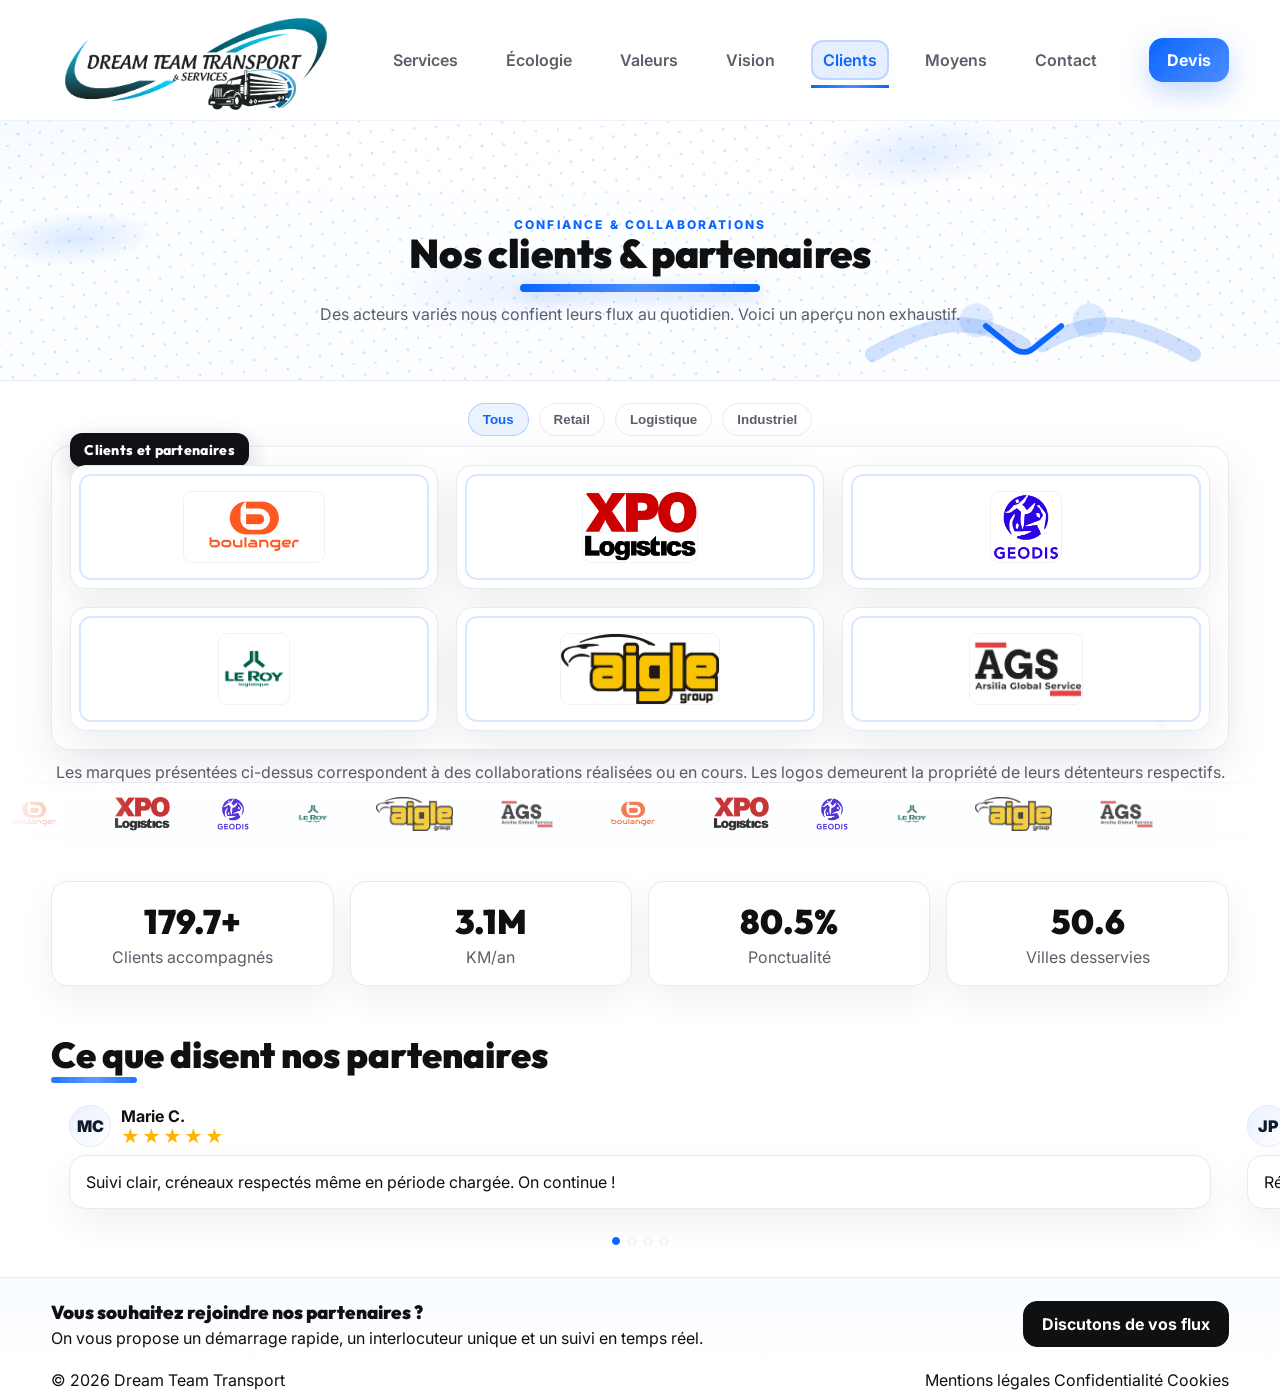
==== commit 4af543e1: "Update footer links to point to specific pages" ====
--- a/clients.html
+++ b/clients.html
@@ -184,9 +184,9 @@
     <div class="container row">
       <span>© <span id="year"></span> Dream Team Transport</span>
       <div class="links">
-        <a href="#">Mentions légales</a>
-        <a href="#">Confidentialité</a>
-        <a href="#">Cookies</a>
+        <a href="mentions-legales.html">Mentions légales</a>
+        <a href="mentions-legales.html#donnees">Confidentialité</a>
+        <a href="mentions-legales.html#cookies">Cookies</a>
       </div>
     </div>
   </footer>
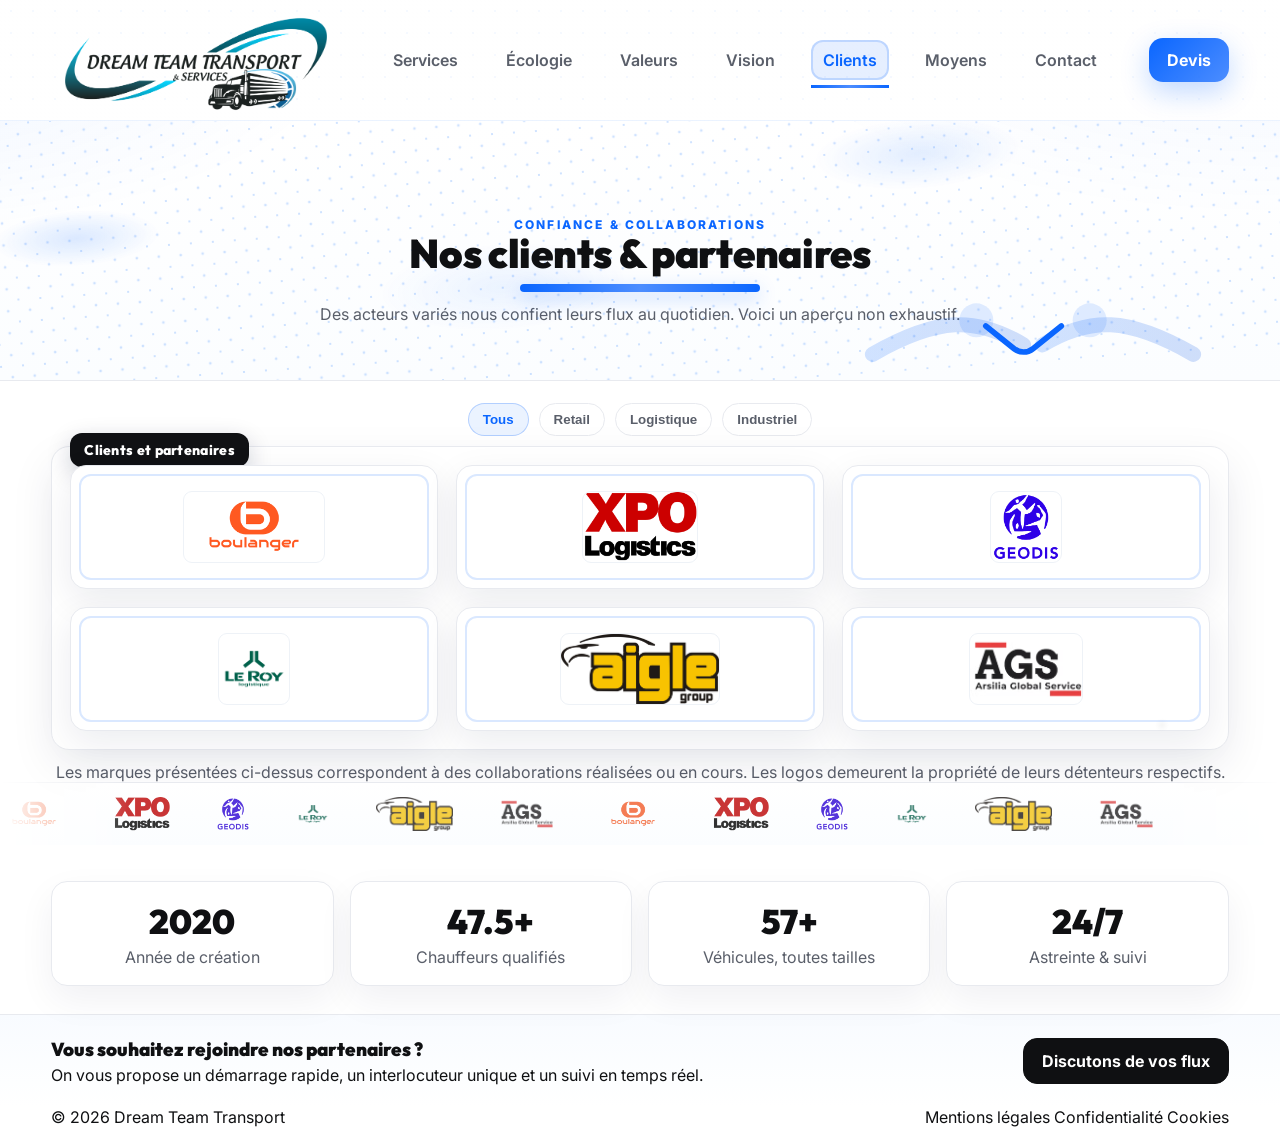
==== commit b9985873: "Add files via upload" ====
--- a/clients.html
+++ b/clients.html
@@ -9,6 +9,24 @@
   <link rel="preconnect" href="https://fonts.gstatic.com" crossorigin>
   <link href="https://fonts.googleapis.com/css2?family=Outfit:wght@400;500;600;700;800;900&family=Inter:wght@400;500;600&display=swap" rel="stylesheet">
   <link rel="stylesheet" href="assets/style.css" />
+  <!-- Référencement, icônes et aperçu de partage -->
+  <meta name="description" content="Boulanger, Geodis, XPO Logistics, Aigle, AGS, Le Roy Logistique : découvrez les clients et partenaires qui confient leurs flux à Dream Team Transport." />
+  <link rel="canonical" href="https://dreamteamservice.com/clients.html" />
+  <link rel="icon" href="favicon.ico" sizes="any" />
+  <link rel="icon" type="image/png" sizes="32x32" href="assets/favicon-32.png" />
+  <link rel="apple-touch-icon" href="assets/apple-touch-icon.png" />
+  <meta name="theme-color" content="#0b5f73" />
+  <meta property="og:type" content="website" />
+  <meta property="og:site_name" content="Dream Team Transport" />
+  <meta property="og:locale" content="fr_FR" />
+  <meta property="og:title" content="Dream Team Transport — Clients &amp; Partenaires" />
+  <meta property="og:description" content="Boulanger, Geodis, XPO Logistics, Aigle, AGS, Le Roy Logistique : découvrez les clients et partenaires qui confient leurs flux à Dream Team Transport." />
+  <meta property="og:url" content="https://dreamteamservice.com/clients.html" />
+  <meta property="og:image" content="https://dreamteamservice.com/assets/og-image.jpg" />
+  <meta property="og:image:width" content="1200" />
+  <meta property="og:image:height" content="630" />
+  <meta property="og:image:alt" content="Camion Dream Team Transport et logo de l’entreprise" />
+  <meta name="twitter:card" content="summary_large_image" />
 </head>
 <body>
   <!-- NAV -->
@@ -119,51 +137,25 @@
       </div>
     </section>
 
-    <!-- Chiffres clés -->
+    <!-- Chiffres clés (repris de la page Moyens) -->
     <section class="stats">
       <div class="container stats-grid">
         <div class="stat">
-          <div class="n"><span data-count="220">0</span>+</div>
-          <div class="t">Clients accompagnés</div>
-        </div>
-        <div class="stat">
-          <div class="n"><span data-count="3.8">0</span>M</div>
-          <div class="t">KM/an</div>
-        </div>
-        <div class="stat">
-          <div class="n"><span data-count="98.6">0</span>%</div>
-          <div class="t">Ponctualité</div>
-        </div>
-        <div class="stat">
-          <div class="n"><span data-count="62">0</span></div>
-          <div class="t">Villes desservies</div>
-        </div>
-      </div>
-    </section>
-
-    <!-- Témoignages -->
-    <section class="reviews-slider-alt">
-      <div class="container">
-        <h2 class="section-title">Ce que disent nos partenaires</h2>
-        <div class="carousel" id="carousel">
-          <article class="tcard">
-            <div class="head"><div class="ava">MC</div><div><b>Marie C.</b><div class="stars">★★★★★</div></div></div>
-            <p>Suivi clair, créneaux respectés même en période chargée. On continue&nbsp;!</p>
-          </article>
-          <article class="tcard">
-            <div class="head"><div class="ava">JP</div><div><b>Jean P.</b><div class="stars">★★★★★</div></div></div>
-            <p>Réactifs et pros. La communication fait vraiment la différence au quotidien.</p>
-          </article>
-          <article class="tcard">
-            <div class="head"><div class="ava">SB</div><div><b>Sofia B.</b><div class="stars">★★★★★</div></div></div>
-            <p>Gestion d’urgence impeccable, chargement délicat traité avec soin.</p>
-          </article>
-          <article class="tcard">
-            <div class="head"><div class="ava">RM</div><div><b>Romain M.</b><div class="stars">★★★★☆</div></div></div>
-            <p>Bon rapport qualité/prix, très bons retours de nos équipes expédition.</p>
-          </article>
-        </div>
-        <div class="dots" id="dots"></div>
+          <div class="n">2020</div>
+          <div class="t">Année de création</div>
+        </div>
+        <div class="stat">
+          <div class="n"><span data-count="50">0</span>+</div>
+          <div class="t">Chauffeurs qualifiés</div>
+        </div>
+        <div class="stat">
+          <div class="n"><span data-count="60">0</span>+</div>
+          <div class="t">Véhicules, toutes tailles</div>
+        </div>
+        <div class="stat">
+          <div class="n">24/7</div>
+          <div class="t">Astreinte &amp; suivi</div>
+        </div>
       </div>
     </section>
 
@@ -243,27 +235,6 @@
       es.forEach(e=>{ if(e.isIntersecting){ runCounters(); io.disconnect(); }});
     }, {threshold:.35});
     io.observe(document.querySelector('.stats'));
-
-    // ===== Carousel témoignages =====
-    const car = document.getElementById('carousel');
-    const slides = [...car.children];
-    const dotsC = document.getElementById('dots');
-    slides.forEach((_,i)=>{
-      const b = document.createElement('button');
-      b.className = 'dot' + (i===0?' active':'');
-      b.addEventListener('click', ()=>go(i));
-      dotsC.appendChild(b);
-    });
-    let index = 0, auto;
-    const go = (i)=>{
-      index = (i+slides.length)%slides.length;
-      car.style.transform = `translateX(-${index*100}%)`;
-      [...dotsC.children].forEach((d,k)=>d.classList.toggle('active', k===index));
-      restart();
-    };
-    const next = ()=> go(index+1);
-    const restart = ()=>{ clearInterval(auto); auto = setInterval(next, 4000); };
-    restart();
   </script>
 </body>
 </html>
--- a/assets/style.css
+++ b/assets/style.css
@@ -759,3 +759,76 @@
   }
 }
 
+/* ====== Correctif : libellé des listes déroulantes toujours au-dessus ====== */
+.field select + label{ top:-10px; font-size:12px; }
+
+/* ====== Plan d'accès (page Contact) ====== */
+.map-embed{ position:relative; margin-top:16px; height:300px; border-top:1px solid var(--line); border-bottom:1px solid var(--line); background:#eef2f7; overflow:hidden; }
+.map-embed iframe{ position:absolute; top:-50px; left:-50px; width:calc(100% + 100px); height:calc(100% + 100px); border:0; pointer-events:none; filter:saturate(.85) contrast(1.02); }
+.map-credit{ position:absolute; bottom:8px; right:10px; z-index:2; font-size:11px; color:var(--muted); background:rgba(255,255,255,.85); padding:2px 8px; border-radius:8px; }
+.map-credit a{ color:inherit; text-decoration:underline; }
+.map-info{ display:flex; align-items:center; gap:14px; flex-wrap:wrap; padding:16px 20px 18px; background:#fff; }
+.map-info .pin{ flex:none; width:40px; height:40px; border-radius:12px; display:grid; place-items:center; background:linear-gradient(135deg,#0a66ff,#3d8bff); color:#fff; box-shadow:0 6px 16px rgba(10,102,255,.35); }
+.map-info .addr{ flex:1 1 180px; min-width:0; line-height:1.35; }
+.map-info .addr b{ display:block; color:var(--ink); }
+.map-info .addr span{ color:var(--muted); font-size:14px; }
+.map-info .map-actions{ display:flex; gap:8px; flex-wrap:wrap; }
+.map-info .map-actions a{ display:inline-flex; align-items:center; gap:6px; padding:9px 14px; border-radius:12px; font-weight:700; font-size:14px; border:1px solid var(--line); background:#fff; color:var(--ink); transition:.2s ease; }
+.map-info .map-actions a.primary{ background:var(--blue); border-color:var(--blue); color:#fff; }
+.map-info .map-actions a:hover{ transform:translateY(-1px); box-shadow:0 6px 16px rgba(10,20,60,.10); }
+@media (max-width:600px){ .map-embed{ height:240px; } }
+
+/* ====== Correctifs affichage smartphone ====== */
+.reviews-slider-alt .container{ overflow:hidden; }
+@media (max-width:980px){
+  .nav .inner{ grid-template-columns:auto 1fr auto; min-height:84px; }
+  .nav-actions{ grid-column:3; align-items:center; }
+  .contact-grid{ grid-template-columns:1fr; }
+}
+@media (max-width:600px){
+  .nav .inner{ min-height:72px; }
+  .logo-img, .nav.shrink .logo-img{ height:56px; margin-right:0; }
+  .nav-actions{ gap:8px; }
+  .nav-actions .btn.devis{ padding:10px 14px; }
+  .burger{ width:42px; height:42px; }
+  .form-row{ grid-template-columns:1fr; gap:0; }
+  .contact-form .actions{ flex-wrap:wrap; }
+}
+@media (max-width:700px){
+  .reviews-grid .review{ grid-column:1/-1; }
+}
+.legal dd, .legal p{ overflow-wrap:anywhere; }
+@media (max-width:600px){
+  .legal .card{ padding:20px 18px; }
+}
+/* Frises Vision / Écologie : dernière étape gardée dans l'écran (ordinateurs portables) */
+@media (min-width:721px){
+  .vision-roadmap .mile:last-of-type{ width:150px; }
+}
+@media (min-width:981px){
+  .eco-timeline .eco-item:last-of-type{ width:150px; }
+}
+@media (min-width:721px) and (max-width:980px){
+  .vision-roadmap .mile:last-of-type{ width:120px; }
+}
+@media (min-width:721px) and (max-width:980px){
+  .vision-roadmap .mile:last-of-type .mile-link{ display:none; }
+}
+/* Menu « ☰ » aussi sur tablettes et petits écrans (le menu complet ne tient pas) */
+@media (max-width:1180px){
+  .nav .inner{ grid-template-columns:auto 1fr auto; min-height:96px; position:relative; }
+  .menu.open{ display:flex; flex-direction:column; gap:4px; position:absolute; top:100%; left:0; right:0; z-index:40;
+    background:#fff; border:1px solid var(--line); border-radius:14px; padding:10px; box-shadow:0 14px 40px rgba(10,20,60,.12); }
+  .menu.open a{ padding:12px 14px; }
+  .menu{ display:none; }
+  .burger{ display:inline-block; }
+  .nav-actions{ grid-column:3; align-items:center; }
+  .logo-img, .nav.shrink .logo-img{ height:82px; }
+}
+@media (max-width:600px){
+  .nav .inner{ min-height:72px; }
+  .logo-img, .nav.shrink .logo-img{ height:56px; }
+}
+@media (min-width:981px) and (max-width:1180px){
+  .eco-timeline .eco-item:last-of-type{ width:120px; }
+}
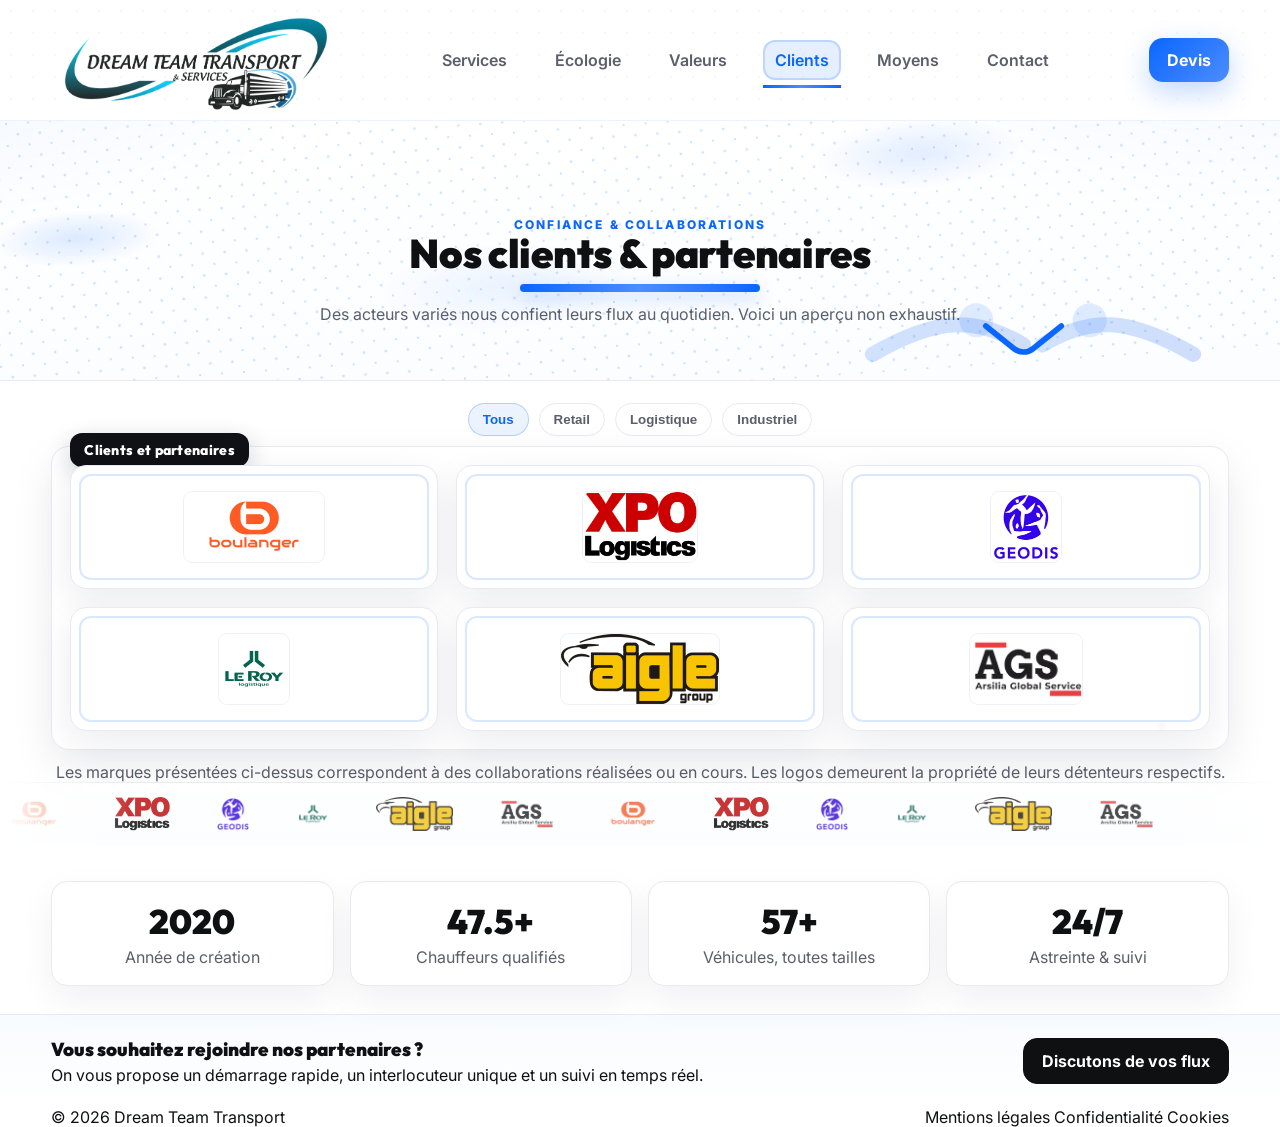
==== commit 6429be74: "Add files via upload" ====
--- a/clients.html
+++ b/clients.html
@@ -40,7 +40,6 @@
         <a href="services.html">Services</a>
         <a href="ecologie.html">Écologie</a>
         <a href="valeurs.html">Valeurs</a>
-        <a href="vision.html">Vision</a>
         <a class="active" href="clients.html">Clients</a>
         <a href="moyens.html">Moyens</a>
         <a href="contact.html">Contact</a>
--- a/assets/style.css
+++ b/assets/style.css
@@ -806,6 +806,9 @@
   .vision-roadmap .mile:last-of-type{ width:150px; }
 }
 @media (min-width:981px){
+  .eco-timeline .eco-item{ width:190px; }
+}
+@media (min-width:981px){
   .eco-timeline .eco-item:last-of-type{ width:150px; }
 }
 @media (min-width:721px) and (max-width:980px){
